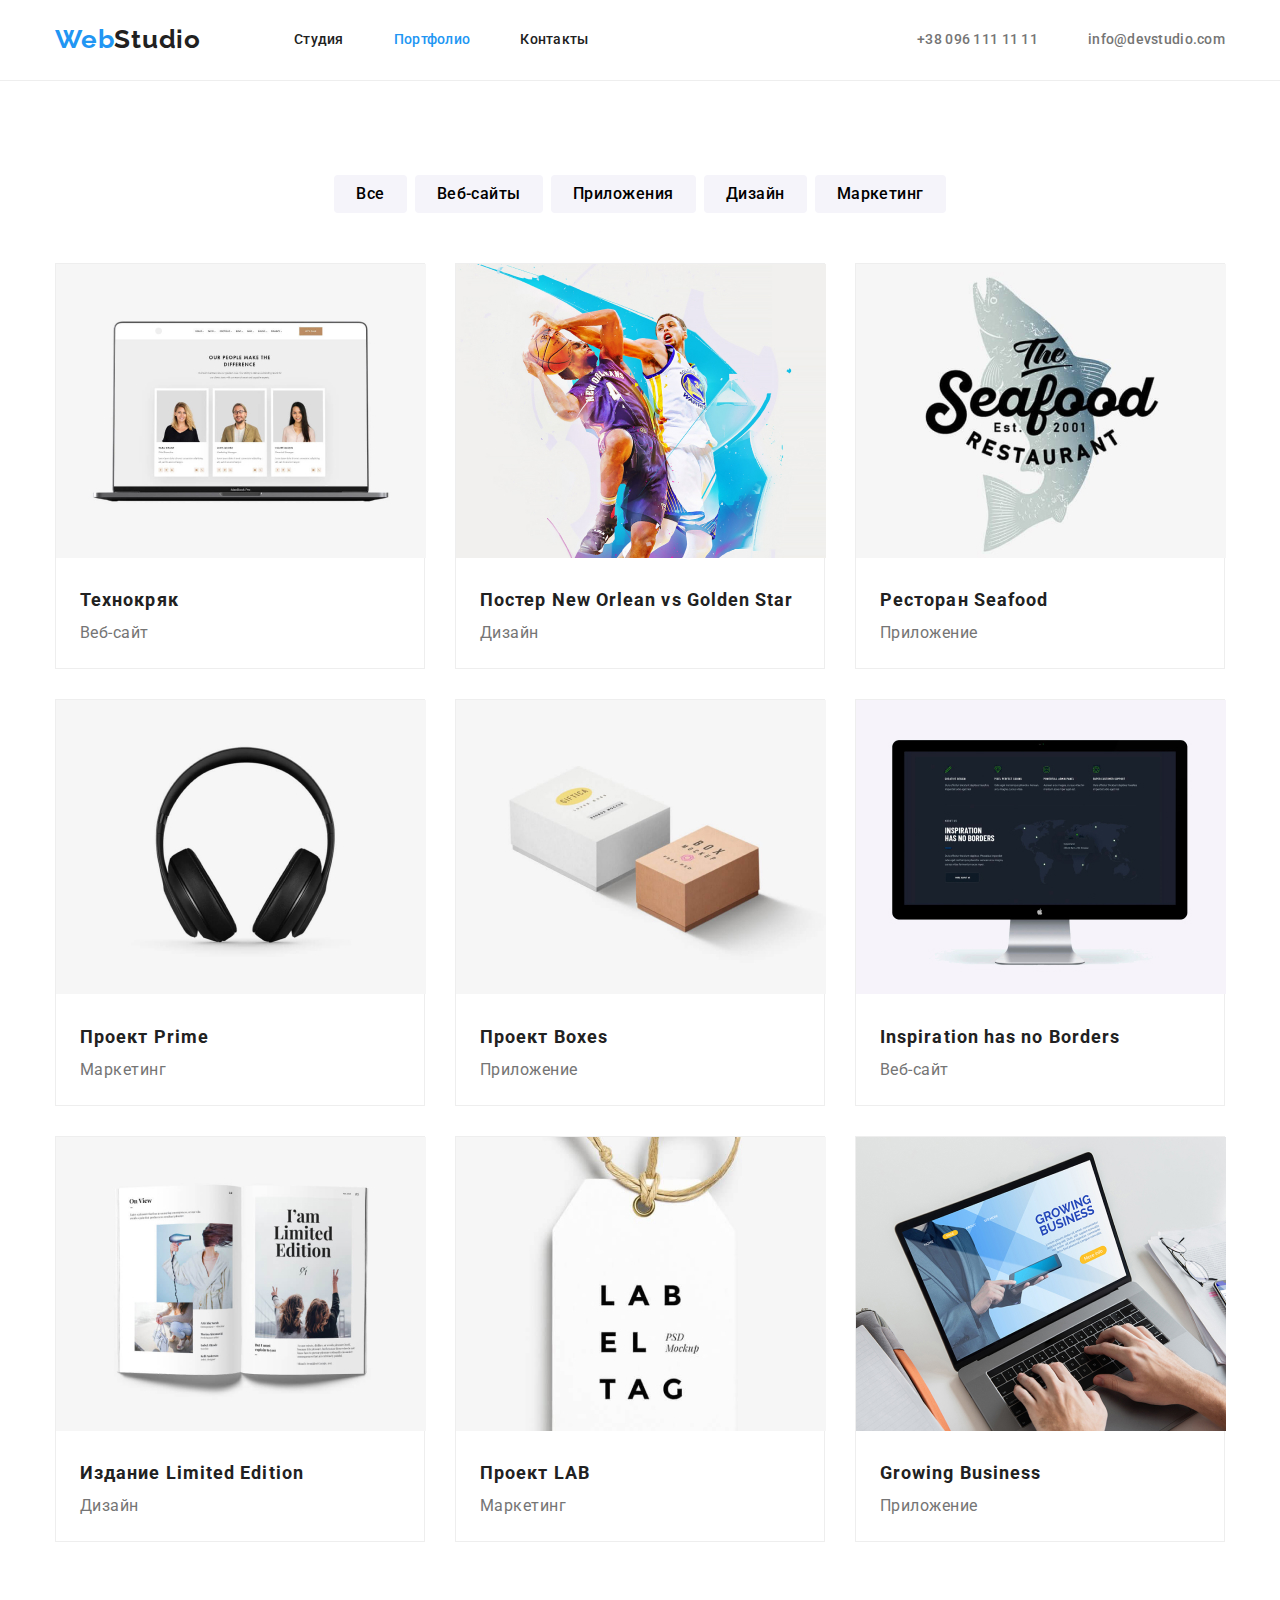
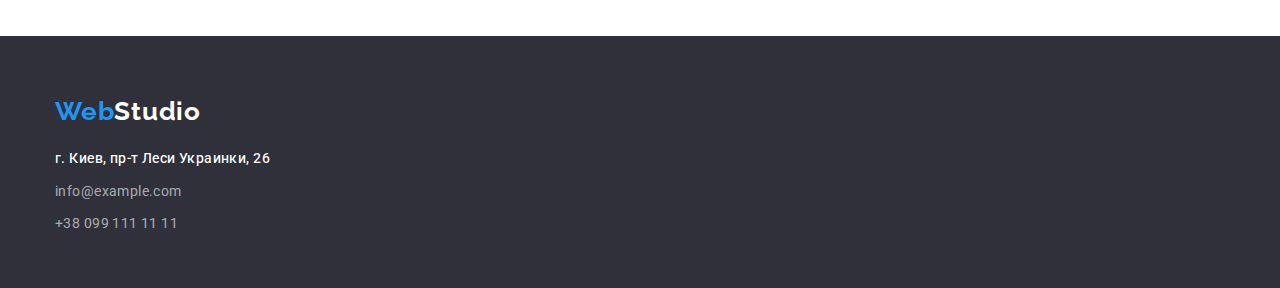
==== portfolio.html @ ed9ee573 "go" ====
<!DOCTYPE html>
<html lang="en">

<head>
    <meta charset="UTF-8">
    <meta http-equiv="X-UA-Compatible" content="IE=edge">
    <meta name="viewport" content="width=device-width, initial-scale=1.0">
    <title>goit-markup</title>

    <link
        href="https://fonts.googleapis.com/css2?family=Raleway:wght@700&family=Roboto:wght@400;500;700;900&display=swap"
        rel="stylesheet">
        <link rel="stylesheet" href="https://cdnjs.cloudflare.com/ajax/libs/modern-normalize/1.0.0/modern-normalize.min.css" />
    <link rel="stylesheet" href="./css/styles.css">
</head>

<body>

    <header>
        <div class="container">
        <a href="./index.html"><span class="web">Web</span><span class="studio-up">Studio</span></a>
        <nav>
            <ul class="navigation">
                <li><a href="./index.html" class="studio">Студия</a></li>
                <li class="active"><a href="./portfolio.html" class="portfolio active">Портфолио</a></li>
                <li><a href="" class="contacts">Контакты</a></li>
            </ul>
        </nav>
        <ul class="info">
            <li><a href="+380961111111" class="tel">+38 096 111 11 11</a></li>
            <li><a href="mailto:info@devstudio.com" class="mail">info@devstudio.com</a></li>
        </ul>
        </div>
    </header>
    
    <main>
<section class="portfolio-section">
    <div class="container">
    
    <ul class="button-portfolio">
        <li><button type="button" class="portfolio-bg-word">Все</button></li>
        <li><button type="button" class="portfolio-bg-word">Веб-сайты</button></li>
        <li><button type="button" class="portfolio-bg-word">Приложения</button></li>
        <li><button type="button" class="portfolio-bg-word">Дизайн</button></li>
        <li><button type="button" class="portfolio-bg-word">Маркетинг</button></li>
    </ul>
    <ul class="net">
        <li>
            <img src="./images/img 1.jpg" alt="Технокряк" >
            <div>
            <h2 class="name-box">Технокряк</h2>
            <p class="name-op-box">Веб-сайт</p>
            </div>
        </li>
        <li>
            <img src="./images/img 2.jpg" alt="Технокряк">
            <div>
            <h2 class="name-box">Постер New Orlean vs Golden Star</h2>
            <p class="name-op-box">Дизайн</p>
            </div>
        </li>
        <li>
            <img src="./images/img 3.jpg" alt="Технокряк">
            <div>
            <h2 class="name-box">Ресторан Seafood</h2>
            <p class="name-op-box">Приложение</p>
            </div>
        </li>

        <li>
            <img src="./images/img 4.jpg" alt="Технокряк">
            <div>
            <h2 class="name-box">Проект Prime</h2>
            <p class="name-op-box">Маркетинг</p>
            </div>
        </li>
        <li>
            <img src="./images/img 5.jpg" alt="Технокряк">
            <div>
            <h2 class="name-box">Проект Boxes</h2>
            <p class="name-op-box">Приложение</p>
            </div>
        </li>
        <li>
            <img src="./images/img 6.jpg" alt="Технокряк">
            <div>
            <h2 class="name-box">Inspiration has no Borders</h2>
            <p class="name-op-box">Веб-сайт</p>
            </div>
        </li>
    
        <li>
            <img src="./images/img 7.jpg" alt="Технокряк">
            <div>
            <h2 class="name-box">Издание Limited Edition</h2>
            <p class="name-op-box">Дизайн</p>
            </div>
        </li>
        <li>
            <img src="./images/img 8.jpg" alt="Технокряк">
            <div>
            <h2 class="name-box">Проект LAB</h2>
            <p class="name-op-box">Маркетинг</p>
            </div>
        </li>
        <li>
            <img src="./images/img 9.jpg" alt="Технокряк">
            <div>
            <h2 class="name-box">Growing Business</h2>
            <p class="name-op-box">Приложение</p>
            </div>
        </li>
        </ul>
        </div>
</section>
    </main>

    <footer>
        <div class="container">
            <div class="logo-down">
        <a href="./index.html"><span class="web-down">Web</span><span class="studio-down">Studio</span></a>
        </div>
        <address>
            <ul>
                <li><a href="https://www.google.com.ua/maps/place/%D0%B1%D1%83%D0%BB.+%D0%9B%D0%B5%D1%81%D0%B8+%D0%A3%D0%BA%D1%80%D0%B0%D0%B8%D0%BD%D0%BA%D0%B8,+26,+%D0%9A%D0%B8%D0%B5%D0%B2,+02000/@50.4265807,30.5361971,17z/data=!3m1!4b1!4m5!3m4!1s0x40d4cf0e033ecbe9:0x57a4dffefec77da0!8m2!3d50.4265807!4d30.5383858?hl=ru"
                        class="map">г. Киев, пр-т Леси Украинки, 26</a></li>
                <li><a href="mailto:info@devstudio.com" class="mail-down">info@example.com</a></li>
                <li><a href="+380961111111" class="tel-down">+38 099 111 11 11</a></li>
            </ul>
        </address>
        </div>
    </footer>
    
    </body>
    
    </html>
---- css/styles.css ----
html{
    box-sizing: border-box;
}
*,
*::before,
*::after{
    box-sizing: inherit;
}
* {
    margin: 0;
    padding: 0;
    border: 0;
}

div,
span {
    margin: 0;
    padding: 0;
    border: 0;
}
:root{
    --background-color: #ffffff;
    --brand-color: #2F303A;
    --button-color: #2196F3;
    --btn-color2:#F5F4FA;
    --text-color: #212121;
    --second-text: #757575;
}
body{
    font-family: -apple-system, BlinkMacSystemFont, 'Segoe UI', Roboto, Oxygen, Ubuntu, Cantarell,
     'Open Sans', 'Helvetica Neue', sans-serif;
       
    background: var(--background-color);
  
}
.container{
    width: 1200px;
    margin: 0 auto;
    padding: 0 15px;
  
}
button{
    cursor: pointer;
    font-family: 'Roboto';
    font-style: normal;
    border: none;
}
li{
    list-style-type: none;
}
a{
    text-decoration: none;
}
.benefits-section ul,.portfolio-section ul{
    display: flex;
    justify-content: center;
}

/* header */
header{
    /* border-bottom: 1px solid #EEEEEE; */
    box-sizing: border-box;
    padding: 24px 0 25px 0;
    border-bottom: 1px solid #EEEEEE;
    
}
header a,header ul,header nav, header div{
    background: var(--background-color);
    display: flex;
    flex-direction: row;
    justify-content: baseline;
    align-items: center;
    

}
.web{
        
    font-family: 'Raleway';
    font-style: normal;
    font-weight: 700;
    font-size: 26px;
    line-height: 1.19;
    /* identical to box height */
    
    letter-spacing: 0.03em;
    
    color: var(--button-color);
}
.studio-up{
    
    
    font-family: 'Raleway';
    font-style: normal;
    font-weight: 700;
    font-size: 26px;
    line-height: 1.19;
    /* identical to box height */
    
    letter-spacing: 0.03em;
    
    color: var(--text-color);
    margin-right: 93px;
}

.studio:hover,.portfolio:hover,.contacts:hover,.mail:hover,.tel:hover,.map:hover,.mail-down:hover,.tel-down:hover,
.button-portfolio:hover{
    color: var(--button-color);
}
.studio:focus,.portfolio:focus,.contacts:focus,.mail:focus,.tel:focus,.map:focus,.mail-down:focus,.tel-down:focus,
.button-portfolio:focus {
    color: var(--button-color);}
.navigation,
.info{
    font-style: normal;
    font-weight: 500;
    font-size: 14px;
    line-height: 1.5;
    letter-spacing: 0.02em;
    margin-left: auto;
    
}
.active{ --text-color:var(--button-color);}

.studio{
margin-right: 50px;
    color: var(--text-color);
}

.portfolio{
    margin-right: 50px;
    color: var(--text-color);
}
.contacts{
   
    color: var(--text-color);
}
.tel{
   margin-right: 50px;
    color: var(--second-text);
}
.mail{
   
    color: var(--second-text);
}
/* blue box */
.box-section div{
   padding: 200px 0 200px 0;
   display: flex;
   flex-direction: column;
   align-items: center;
}
.box-section{
    height: 600px;
    background: var(--brand-color);
    
}
.box-word{
    font-family: 'Roboto';
    font-style: normal;
    width: 696px;
    height: 120px;
    font-weight: 900;
    font-size: 44px;
    line-height: 1.36;
    /* or 136% */
   
    text-align: center;
    letter-spacing: 0.06em;
    text-transform: uppercase;
    margin:0;
    color: var(--background-color);
}

.box-section button{
    width: 200px;
    height: 50px;
    margin-top: 30px;
    background: var(--button-color);
    box-shadow: 0px 4px 4px rgba(0, 0, 0, 0.15);
    border-radius: 4px;
}
.button-word{
    font-family: 'Roboto';
    font-style: normal;
font-weight: 700;
font-size: 16px;
line-height: 1.87;
align-items: center;
text-align: center;
letter-spacing: 0.06em;

color: var(--background-color);

}


/* main */
.benefits-section{
padding: 94px 0 94px 0;
}
.benefits-section li{
    margin:0 15px;
}
.detal{
   margin: 0 0 10px 0; 
font-weight: 700;
font-size: 14px;
line-height: 1.14;
letter-spacing: 0.03em;
text-transform: uppercase;

color: var(--text-color);
}
.detal-op{
    margin: 0;
font-size: 14px;
line-height: 1.71;
/* or 171% */

letter-spacing: 0.03em;

color: var(--second-text);
}
.work-section{
    padding-bottom: 94px;
}
.work-section ul{
    
    display: flex;
    flex-wrap: wrap;
    margin-left: -30px;
    margin-top: -30px;
    padding: 0;
    list-style: none;
}
.work-section li{
   
    margin-left: 30px;
    margin-top: 30px;
    
    flex-basis: calc((100% - 90px) / 3);
    background: var(--background-color);
    box-sizing: border-box;
}
.work-section h2{
    margin-bottom: 50px;
    font-weight: 700;
    font-size: 36px;
    line-height: 1.17;
    text-align: center;
    letter-spacing: 0.03em;
    
    color: var(--text-color);
}
.team-section{
    background: #F5F4FA;
    padding: 94px 0;
    
}
.team-section ul{
    display: flex;
    flex-wrap: wrap;
    margin-left: -30px;
    margin-top: -30px;
    padding: 0;
    list-style: none;
}

.team-section h2{
    
    margin-bottom:50px;
    font-weight: 700;
    font-size: 36px;
    line-height: 1.17;
    text-align: center;
    letter-spacing: 0.03em;
    
    color: var(--text-color);
}



.team-section li{
    max-width: 270px;
    
    background: var(--background-color);
        
    box-shadow: 0px 1px 3px rgba(0, 0, 0, 0.12),
    0px 1px 1px rgba(0, 0, 0, 0.14),
    0px 2px 1px rgba(0, 0, 0, 0.2);
    border-radius: 0px 0px 4px 4px;
        
    margin-left: 30px;
    margin-top: 30px;
    
    flex-basis: calc((100% - 120px) / 4);
    background: var(--background-color);
    box-sizing: border-box;
}
.team-section ul div{
    text-align: center;
    padding: 30px 0;

}
.name{
    font-weight: 500;
    font-size: 16px;
    line-height: 1.19;
    /* identical to box height */
    
    text-align: center;
    letter-spacing: 0.03em;
    
    color: var(--text-color);
    margin-bottom: 10px;
}
.name-op{
    font-weight: 400;
    font-size: 16px;
    line-height: 1.19;
    /* identical to box height */
    
    text-align: center;
    letter-spacing: 0.03em;
    
    color: var(--second-text);
}


/* portfolio */
.portfolio-section{
    padding-top: 94px;
    padding-bottom: 94px;
}
.portfolio-bg-word{
    font-family: 'Roboto';
    font-style: normal;
font-weight: 500;
font-size: 16px;
line-height: 1.63;
/* identical to box height, or 162% */

text-align: center;
letter-spacing: 0.03em;
padding: 6px 22px;
}
.button-portfolio li{
    padding-right: 8px;
}
.button-portfolio li:last-child{
    padding-right: 0;
}
.button-portfolio button{
    background: var(--btn-color2);
    border-radius: 4px;

    /* box-shadow: 0px 3px 1px rgba(0, 0, 0, 0.1),
    0px 1px 2px rgba(0, 0, 0, 0.08),
    0px 2px 2px rgba(0, 0, 0, 0.12); */
}
.button-portfolio button:hover{
    color: var(--background-color);
    background-color: var(--button-color);
}
.button-portfolio button:focus {
    color: var(--background-color);
    background-color: var(--button-color);
}
.button-portfolio{
    margin: 0 0 50px 0;
    
}
.net{
    display: flex;
    flex-wrap: wrap;
     margin-left: -30px;
 margin-top: -30px;
    padding: 0;
    list-style: none;
}
.net li{
    margin-left: 30px;
    margin-top: 30px;
      max-width: 370px;  
    flex-basis: calc((100% - 90px) / 3);
    background: var(--background-color);
    border: 1px solid #EEEEEE;
    box-sizing: border-box;
    }
    
   .net div{
       padding: 20px 24px;
   }

.name-box{
    font-family: 'Roboto';
    font-style: normal;
    font-weight: 700;
    font-size: 18px;
    line-height: 2;
    /* identical to box height, or 200% */
    
    letter-spacing: 0.06em;
    color: var(--text-color);
}
.name-op-box{
    font-family: 'Roboto';
    font-style: normal;
    font-weight: 400;
    font-size: 16px;
    line-height: 1.87;
    /* identical to box height, or 188% */
    
    letter-spacing: 0.03em;
    color: var(--second-text);
}
footer{
    height: 252px;
    background-color: var(--brand-color);
}
footer {
  padding: 60px 0 60px 0;  
}
.logo-down{
    margin-bottom: 20px;
}
.web-down{
   
    font-family: 'Raleway';
    font-style: normal;
    font-weight: 700;
    font-size: 26px;
    line-height: 1.19;
    /* identical to box height */
    
    letter-spacing: 0.03em;
    
    color: var(--button-color);
}
.studio-down{
    
    font-family: 'Raleway';
    font-style: normal;
    font-weight: 700;
    font-size: 26px;
    line-height: 1.19;
    /* identical to box height */
    
    letter-spacing: 0.03em;
    
    color: var(--background-color);
}

address li{
    margin-bottom: 9px;
}
address li:last-child{
    margin-bottom: 0;
}
.map{
    font-style: normal;
    font-weight: 450;
    font-size: 14px;
    line-height: 1.7;
    /* or 171% */
    
    letter-spacing: 0.03em;
    
    color: var(--background-color);
}
.mail-down,.tel-down{
    font-style: normal;
    font-weight: 400;
    font-size: 14px;
    line-height: 1.7;
    /* or 171% */
    
    letter-spacing: 0.03em;
    
    color: rgba(255, 255, 255, 0.6);
}
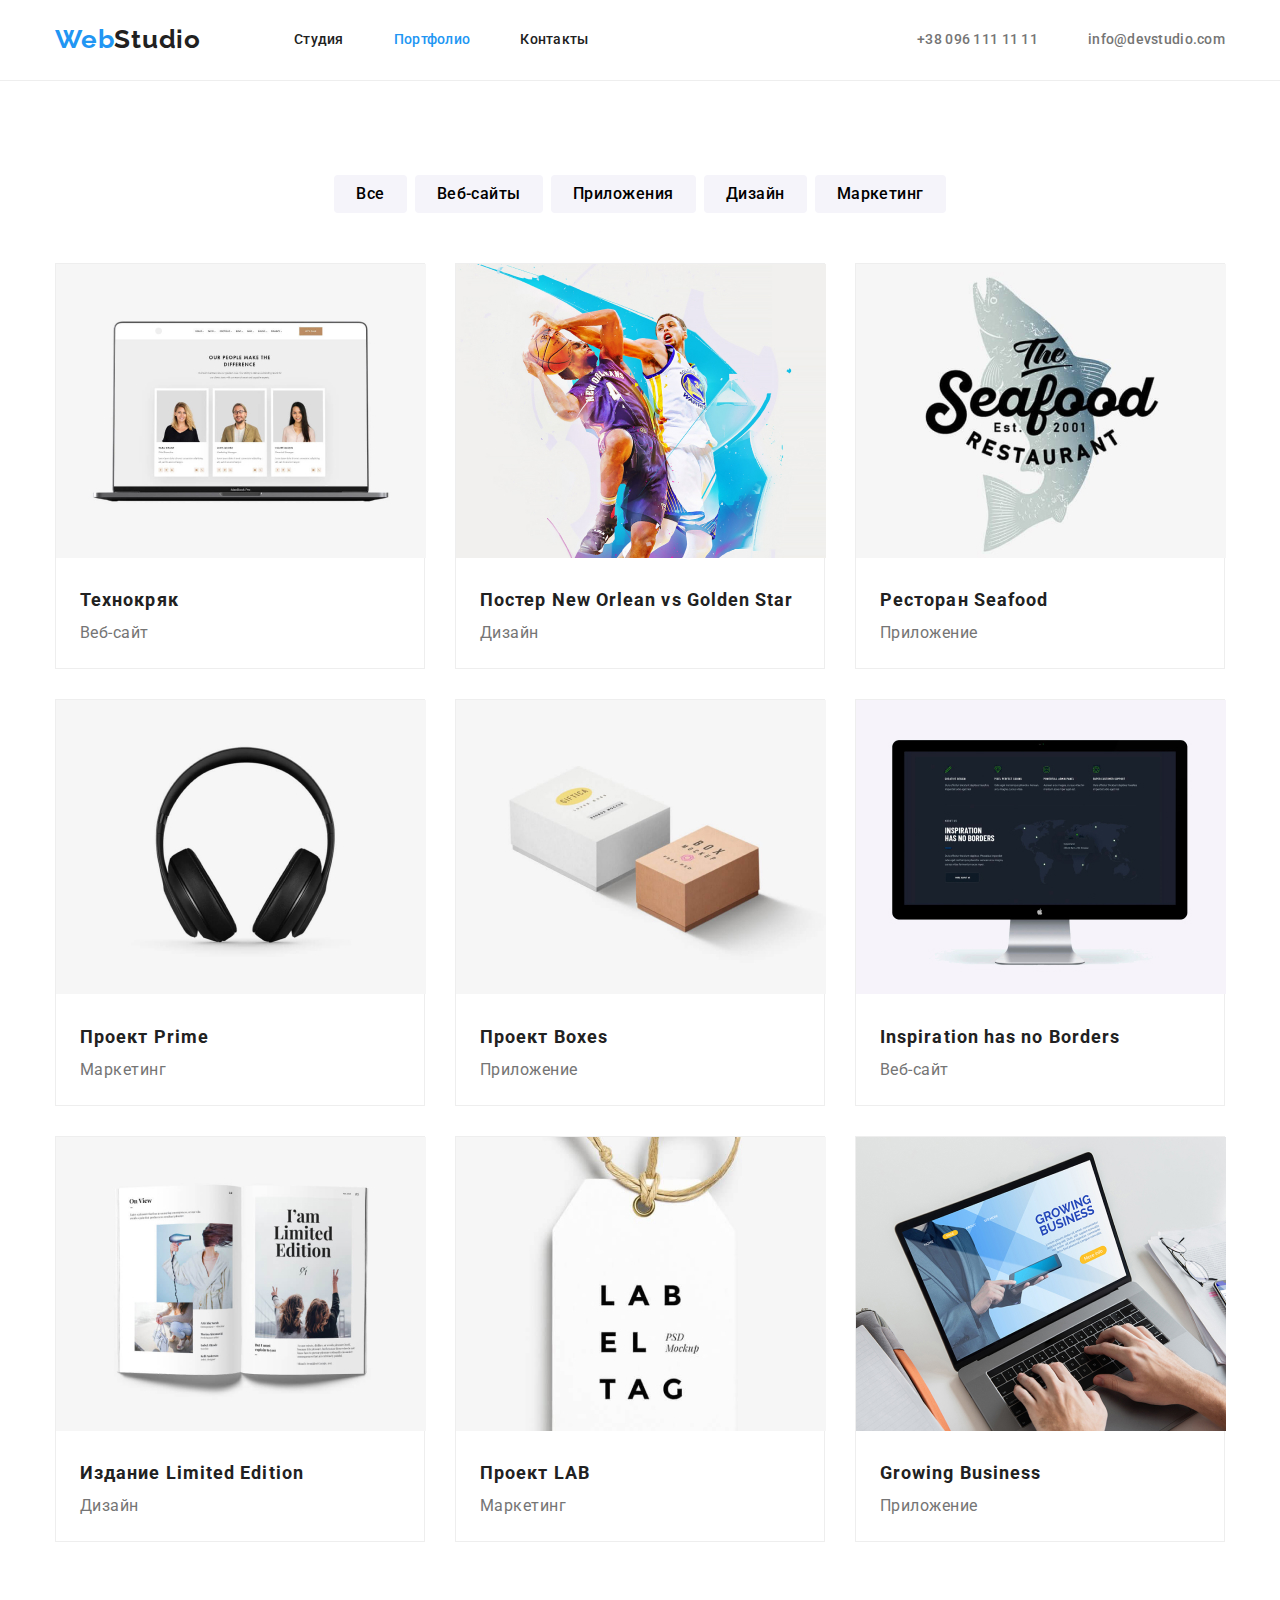
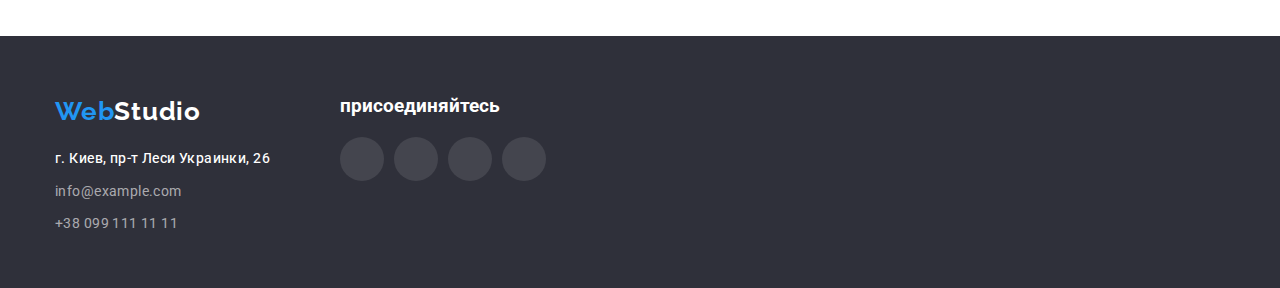
==== commit 386b7a19: "new" ====
--- a/portfolio.html
+++ b/portfolio.html
@@ -45,70 +45,88 @@
         <li><button type="button" class="portfolio-bg-word">Маркетинг</button></li>
     </ul>
     <ul class="net">
-        <li>
-            <img src="./images/img 1.jpg" alt="Технокряк" >
+        <li> 
+            <a href="">
+            <img src="./images/portfolio/img 1.jpg" alt="Технокряк" >
             <div>
             <h2 class="name-box">Технокряк</h2>
             <p class="name-op-box">Веб-сайт</p>
             </div>
+            </a>
         </li>
         <li>
-            <img src="./images/img 2.jpg" alt="Технокряк">
+            <a href="">
+            <img src="./images/portfolio/img 2.jpg" alt="Технокряк">
             <div>
             <h2 class="name-box">Постер New Orlean vs Golden Star</h2>
             <p class="name-op-box">Дизайн</p>
             </div>
+            </a>
         </li>
         <li>
-            <img src="./images/img 3.jpg" alt="Технокряк">
+            <a href="">
+            <img src="./images/portfolio/img 3.jpg" alt="Технокряк">
             <div>
             <h2 class="name-box">Ресторан Seafood</h2>
             <p class="name-op-box">Приложение</p>
             </div>
+            </a>
         </li>
 
         <li>
-            <img src="./images/img 4.jpg" alt="Технокряк">
+            <a href="">
+            <img src="./images/portfolio/img 4.jpg" alt="Технокряк">
             <div>
             <h2 class="name-box">Проект Prime</h2>
             <p class="name-op-box">Маркетинг</p>
             </div>
+            </a>
         </li>
         <li>
-            <img src="./images/img 5.jpg" alt="Технокряк">
+            <a href="">
+            <img src="./images/portfolio/img 5.jpg" alt="Технокряк">
             <div>
             <h2 class="name-box">Проект Boxes</h2>
             <p class="name-op-box">Приложение</p>
             </div>
+            </a>
         </li>
         <li>
-            <img src="./images/img 6.jpg" alt="Технокряк">
+            <a href="">
+            <img src="./images/portfolio/img 6.jpg" alt="Технокряк">
             <div>
             <h2 class="name-box">Inspiration has no Borders</h2>
             <p class="name-op-box">Веб-сайт</p>
             </div>
+            </a>
         </li>
     
         <li>
-            <img src="./images/img 7.jpg" alt="Технокряк">
+            <a href="">
+            <img src="./images/portfolio/img 7.jpg" alt="Технокряк">
             <div>
             <h2 class="name-box">Издание Limited Edition</h2>
             <p class="name-op-box">Дизайн</p>
             </div>
+            </a>
         </li>
         <li>
-            <img src="./images/img 8.jpg" alt="Технокряк">
+            <a href="">
+            <img src="./images/portfolio/img 8.jpg" alt="Технокряк">
             <div>
             <h2 class="name-box">Проект LAB</h2>
             <p class="name-op-box">Маркетинг</p>
             </div>
+            </a>
         </li>
         <li>
-            <img src="./images/img 9.jpg" alt="Технокряк">
+            <a href="">
+            <img src="./images/portfolio/img 9.jpg" alt="Технокряк">
             <div>
             <h2 class="name-box">Growing Business</h2>
             <p class="name-op-box">Приложение</p>
             </div>
+            </a>
         </li>
         </ul>
         </div>
@@ -117,18 +135,55 @@
 
     <footer>
         <div class="container">
-            <div class="logo-down">
-        <a href="./index.html"><span class="web-down">Web</span><span class="studio-down">Studio</span></a>
+            <div class="footer-logo">
+                <div class="logo-down">
+                    <a href="./index.html"><span class="web-down">Web</span><span class="studio-down">Studio</span></a>
+                </div>
+                <address>
+                    <ul>
+                        <li><a href="https://www.google.com.ua/maps/place/%D0%B1%D1%83%D0%BB.+%D0%9B%D0%B5%D1%81%D0%B8+%D0%A3%D0%BA%D1%80%D0%B0%D0%B8%D0%BD%D0%BA%D0%B8,+26,+%D0%9A%D0%B8%D0%B5%D0%B2,+02000/@50.4265807,30.5361971,17z/data=!3m1!4b1!4m5!3m4!1s0x40d4cf0e033ecbe9:0x57a4dffefec77da0!8m2!3d50.4265807!4d30.5383858?hl=ru"
+                                class="map" target="_blank" rel="noreferrer noopener">г. Киев, пр-т Леси Украинки, 26</a>
+                        </li>
+                        <li><a href="mailto:info@devstudio.com" class="mail-down">info@example.com</a></li>
+                        <li><a href="tel:+380961111111" class="tel-down">+38 099 111 11 11</a></li>
+                    </ul>
+                </address>
+            </div>
+            <div class="footer-soc">
+                <h3>присоединяйтесь</h3>
+                <ul class="soc">
+                    <li>
+                        <a class="f-size-icon" href="">
+                            <svg class="f-icon">
+                                <use href="./icon.svg#icon-instagram"></use>
+                            </svg>
+                        </a>
+                    </li>
+                    <li>
+                        <a class="f-size-icon" href="">
+                            <svg class="f-icon">
+                                <use href="./icon.svg#icon-twitter"></use>
+                            </svg>
+                        </a>
+                    </li>
+                    <li>
+                        <a class="f-size-icon" href="">
+                            <svg class="f-icon">
+                                <use href="./icon.svg#icon-facebook"></use>
+                            </svg>
+                        </a>
+                    </li>
+                    <li>
+                        <a class="f-size-icon" href="">
+                            <svg class="f-icon">
+                                <use href="./icon.svg#icon-in"></use>
+                            </svg>
+                        </a>
+                    </li>
+                </ul>
+            </div>
         </div>
-        <address>
-            <ul>
-                <li><a href="https://www.google.com.ua/maps/place/%D0%B1%D1%83%D0%BB.+%D0%9B%D0%B5%D1%81%D0%B8+%D0%A3%D0%BA%D1%80%D0%B0%D0%B8%D0%BD%D0%BA%D0%B8,+26,+%D0%9A%D0%B8%D0%B5%D0%B2,+02000/@50.4265807,30.5361971,17z/data=!3m1!4b1!4m5!3m4!1s0x40d4cf0e033ecbe9:0x57a4dffefec77da0!8m2!3d50.4265807!4d30.5383858?hl=ru"
-                        class="map">г. Киев, пр-т Леси Украинки, 26</a></li>
-                <li><a href="mailto:info@devstudio.com" class="mail-down">info@example.com</a></li>
-                <li><a href="+380961111111" class="tel-down">+38 099 111 11 11</a></li>
-            </ul>
-        </address>
-        </div>
+    
     </footer>
     
     </body>
--- a/css/styles.css
+++ b/css/styles.css
@@ -105,10 +105,13 @@
 .studio:hover,.portfolio:hover,.contacts:hover,.mail:hover,.tel:hover,.map:hover,.mail-down:hover,.tel-down:hover,
 .button-portfolio:hover{
     color: var(--button-color);
+    fill: var(--button-color);
 }
 .studio:focus,.portfolio:focus,.contacts:focus,.mail:focus,.tel:focus,.map:focus,.mail-down:focus,.tel-down:focus,
 .button-portfolio:focus {
-    color: var(--button-color);}
+    color: var(--button-color);
+    fill: var(--button-color);
+}
 .navigation,
 .info{
     font-style: normal;
@@ -137,10 +140,23 @@
 .tel{
    margin-right: 50px;
     color: var(--second-text);
+    fill: var(--second-text);
+}
+.icon-smartphone{
+width: 10px;
+height: 16px;
+margin-right: 10px;
+
 }
 .mail{
-   
+   fill: var(--second-text);
     color: var(--second-text);
+}
+.icon-envelope{
+width: 16px;
+height: 12px;
+margin-right: 10px;
+
 }
 /* blue box */
 .box-section div{
@@ -151,9 +167,17 @@
 }
 .box-section{
     height: 600px;
-    background: var(--brand-color);
-    
-}
+      
+    background-image:  url(../images/main/background-bg.jpg);
+  
+  background-repeat: no-repeat;
+  background-position: center;
+  
+  
+}
+/* .box-section::before{
+    background-color: rgba(47, 48, 58, 0.4);
+} */
 .box-word{
     font-family: 'Roboto';
     font-style: normal;
@@ -201,6 +225,34 @@
 .benefits-section li{
     margin:0 15px;
 }
+.antenna,.clock,.diagram,.astronaut{
+    height: 120px;
+    width: 270px;
+    background: #F5F4FA;
+    border-radius: 4px;
+    align-items: center;
+    margin-bottom: 30px;
+}
+.antenna:nth-child(1){
+    background-image: url(../images/main/icon/antenna.svg);
+    background-repeat: no-repeat;
+    background-position: center;
+}
+.clock:nth-child(1) {
+    background-image: url(../images/main/icon/clock.svg);
+    background-repeat: no-repeat;
+    background-position: center;
+}
+.diagram:nth-child(1) {
+    background-image: url(../images/main/icon/diagram.svg);
+    background-repeat: no-repeat;
+    background-position: center;
+}
+.astronaut:nth-child(1) {
+    background-image: url(../images/main/icon/astronaut.svg);
+    background-repeat: no-repeat;
+    background-position: center;
+}
 .detal{
    margin: 0 0 10px 0; 
 font-weight: 700;
@@ -257,7 +309,7 @@
     padding: 94px 0;
     
 }
-.team-section ul{
+.team-section ul:nth-child(2){
     display: flex;
     flex-wrap: wrap;
     margin-left: -30px;
@@ -280,7 +332,7 @@
 
 
 
-.team-section li{
+.our-team >li{
     max-width: 270px;
     
     background: var(--background-color);
@@ -297,11 +349,54 @@
     background: var(--background-color);
     box-sizing: border-box;
 }
-.team-section ul div{
+.team-section ul div:nth-child(2){
     text-align: center;
     padding: 30px 0;
 
 }
+.team-section ul div:nth-child(3) {
+    padding-bottom: 30px ;
+}
+.soc{
+    display: flex;
+    justify-content: center;
+    
+}
+.soc li{
+    margin-right: 10px;
+}
+
+.soc li:last-child{
+    margin-right: 0;
+}
+.size-icon:hover{
+    background: var(--button-color);
+}
+.size-icon:focus{
+    background: var(--button-color);
+}
+.size-icon{
+    display: flex;
+    align-items: center;
+    justify-content: center;
+    width: 44px;
+    height: 44px;
+    border-radius: 50%;
+    fill: #AFB1B8;
+}
+.icon{
+    height: 20px;
+    width: 20px;
+    
+    
+}
+.size-icon:focus{
+    fill: var(--btn-color2);
+}
+.size-icon:hover{
+    fill: var(--btn-color2);
+}
+
 .name{
     font-weight: 500;
     font-size: 16px;
@@ -325,6 +420,48 @@
     
     color: var(--second-text);
 }
+.our-client{
+    justify-content: center;
+    padding: 94px 0;
+}
+.our-client h2{
+    text-align: center;
+    margin-bottom: 50px;
+}
+ .client-box{
+    display: flex;
+    justify-content: center;
+ }
+ .client-box li{
+     display: flex;
+     justify-content: center;
+    width: 170px;
+    height: 92px;
+    border: 1px solid #AFB1B8;
+    box-sizing: border-box;
+    border-radius: 4px;
+    margin-right: 30px;
+ }
+.client-box li:last-child{
+    margin-right: 0;
+}
+.box-icon-client{
+    display: flex;
+    align-items: center;
+    justify-content: center;
+fill: #AFB1B8;
+}
+.icon-client {
+width: 106px;
+height: 60px;
+
+}
+.box-icon-client:hover{
+    fill: var(--button-color);
+}
+.box-icon-client:focus{
+    fill: var(--button-color);
+}
 
 
 /* portfolio */
@@ -350,6 +487,16 @@
 .button-portfolio li:last-child{
     padding-right: 0;
 }
+.net li:hover{
+box-shadow: 0px 3px 1px rgba(0, 0, 0, 0.1),
+0px 1px 2px rgba(0, 0, 0, 0.08),
+0px 2px 2px rgba(0, 0, 0, 0.12);
+}
+.net li:focus {
+    box-shadow: 0px 3px 1px rgba(0, 0, 0, 0.1),
+        0px 1px 2px rgba(0, 0, 0, 0.08),
+        0px 2px 2px rgba(0, 0, 0, 0.12);
+}
 .button-portfolio button{
     background: var(--btn-color2);
     border-radius: 4px;
@@ -361,10 +508,16 @@
 .button-portfolio button:hover{
     color: var(--background-color);
     background-color: var(--button-color);
+    box-shadow: 0px 3px 1px rgba(0, 0, 0, 0.1),
+    0px 1px 2px rgba(0, 0, 0, 0.08),
+    0px 2px 2px rgba(0, 0, 0, 0.12);
 }
 .button-portfolio button:focus {
     color: var(--background-color);
     background-color: var(--button-color);
+    box-shadow: 0px 3px 1px rgba(0, 0, 0, 0.1),
+    0px 1px 2px rgba(0, 0, 0, 0.08),
+    0px 2px 2px rgba(0, 0, 0, 0.12);
 }
 .button-portfolio{
     margin: 0 0 50px 0;
@@ -417,9 +570,24 @@
 footer{
     height: 252px;
     background-color: var(--brand-color);
-}
-footer {
-  padding: 60px 0 60px 0;  
+    padding: 60px 0 60px 0;
+}
+.footer-soc h3{
+    color: var(--background-color);
+    margin-bottom: 20px;
+}
+footer .container{
+    display: flex;
+    
+}
+.footer-logo{
+    font-family: 'Roboto';
+    font-style: normal;
+    font-weight: 700;
+    font-size: 14px;
+    line-height: 16px;
+    letter-spacing: 0.03em;
+    margin-right: 70px;
 }
 .logo-down{
     margin-bottom: 20px;
@@ -478,4 +646,22 @@
     letter-spacing: 0.03em;
     
     color: rgba(255, 255, 255, 0.6);
+}
+.f-size-icon {
+    display: flex;
+    align-items: center;
+    justify-content: center;
+    width: 44px;
+    height: 44px;
+    border-radius: 50%;
+    background: rgba(255, 255, 255, 0.1);
+}
+
+.f-icon {
+    height: 20px;
+    width: 20px;
+    fill: var(--background-color);
+}
+.f-size-icon:hover{
+    background-color: var(--button-color);
 }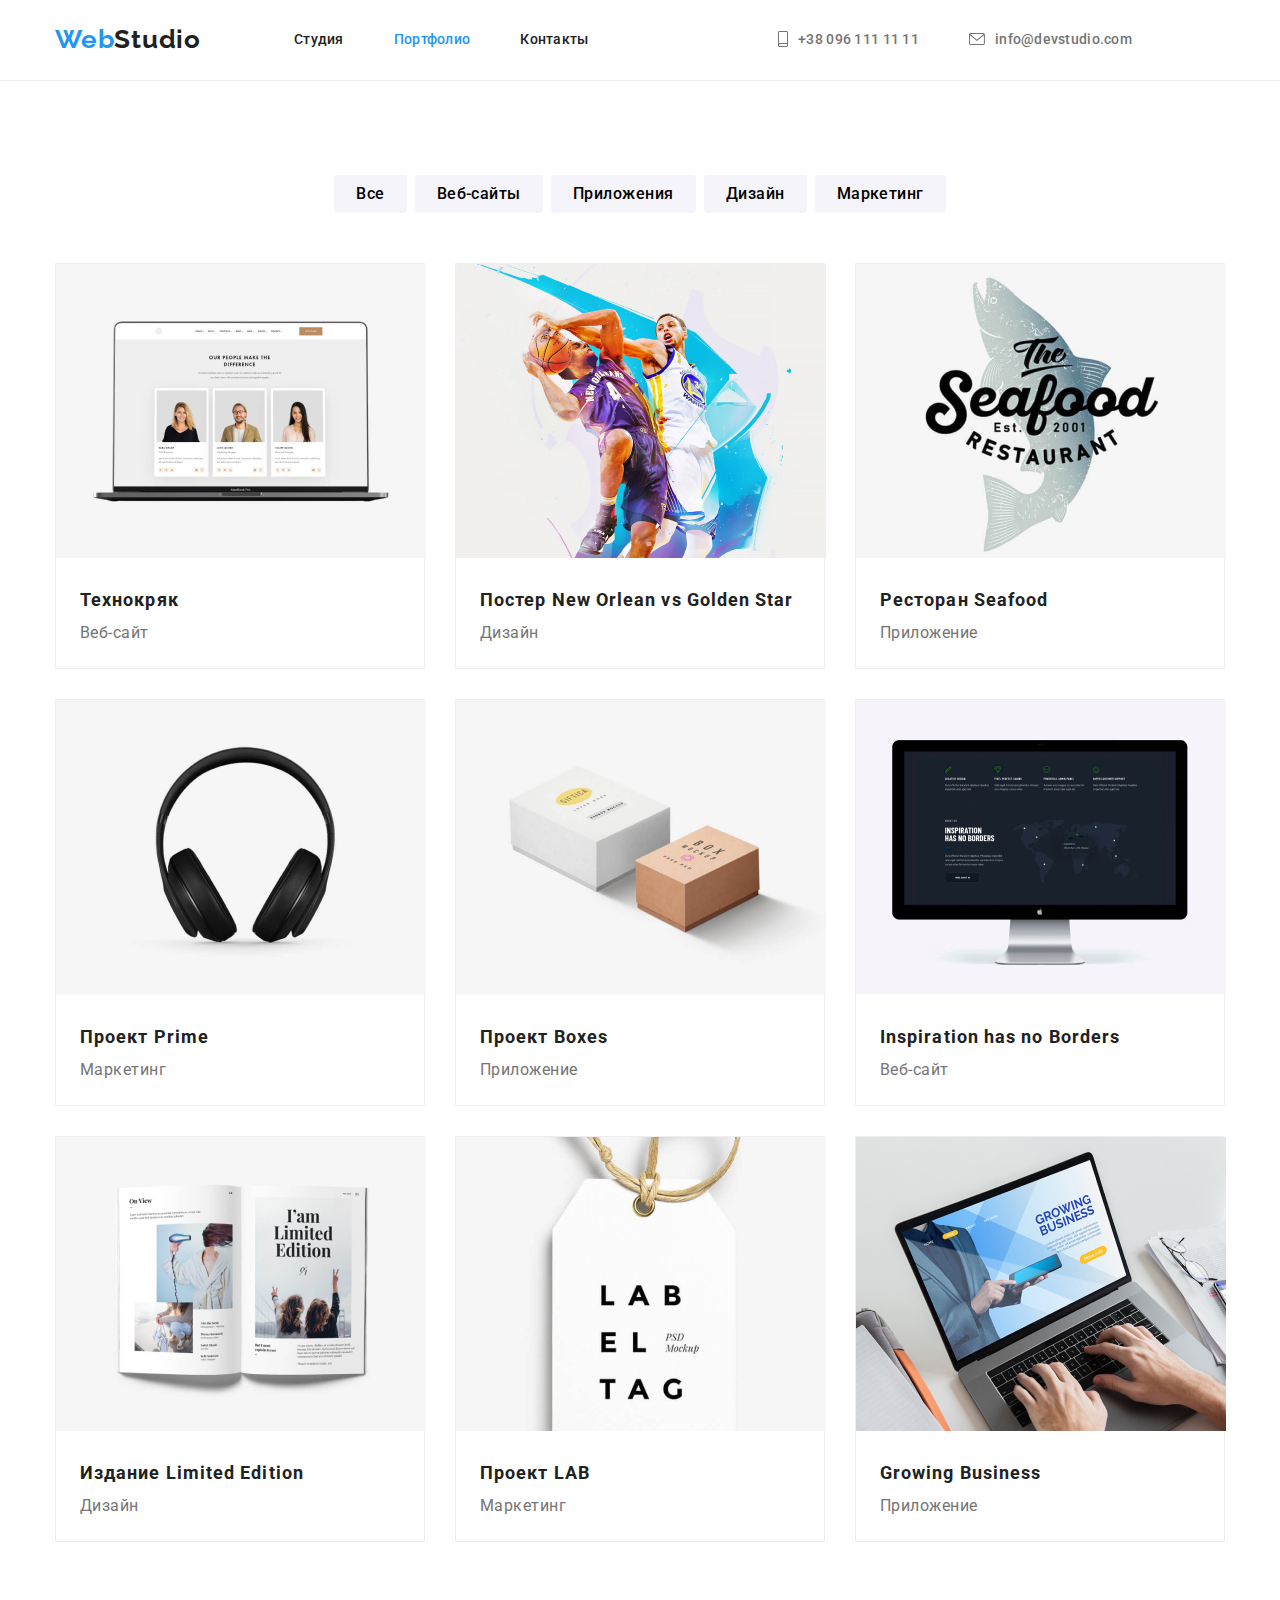
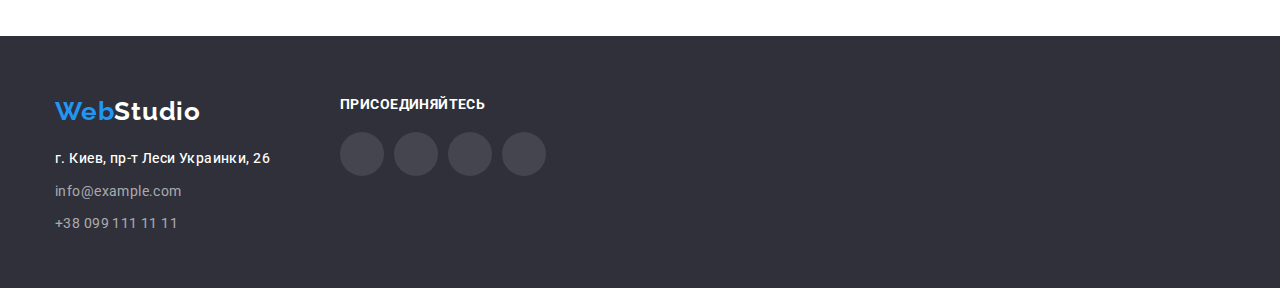
==== commit 4363a290: "new" ====
--- a/portfolio.html
+++ b/portfolio.html
@@ -27,8 +27,12 @@
             </ul>
         </nav>
         <ul class="info">
-            <li><a href="+380961111111" class="tel">+38 096 111 11 11</a></li>
-            <li><a href="mailto:info@devstudio.com" class="mail">info@devstudio.com</a></li>
+            <li><a href="+380961111111" class="tel"><svg class="icon-smartphone">
+                        <use href="./images/icons.svg#icon-smartphone"></use>
+                    </svg>+38 096 111 11 11</a></li>
+            <li><a href="mailto:info@devstudio.com" class="mail"> <svg class="icon-envelope">
+                        <use href="./images/icons.svg#icon-envelope"></use>
+                    </svg> info@devstudio.com</a></li>
         </ul>
         </div>
     </header>
--- a/css/styles.css
+++ b/css/styles.css
@@ -27,8 +27,7 @@
     --second-text: #757575;
 }
 body{
-    font-family: -apple-system, BlinkMacSystemFont, 'Segoe UI', Roboto, Oxygen, Ubuntu, Cantarell,
-     'Open Sans', 'Helvetica Neue', sans-serif;
+    font-family: 'Roboto', sans-serif;;
        
     background: var(--background-color);
   
@@ -99,9 +98,11 @@
     letter-spacing: 0.03em;
     
     color: var(--text-color);
+    
+}
+header a{
     margin-right: 93px;
 }
-
 .studio:hover,.portfolio:hover,.contacts:hover,.mail:hover,.tel:hover,.map:hover,.mail-down:hover,.tel-down:hover,
 .button-portfolio:hover{
     color: var(--button-color);
@@ -114,6 +115,7 @@
 }
 .navigation,
 .info{
+    
     font-style: normal;
     font-weight: 500;
     font-size: 14px;
@@ -168,10 +170,11 @@
 .box-section{
     height: 600px;
       
-    background-image:  url(../images/main/background-bg.jpg);
+    background-image: linear-gradient(to right, rgba(47, 48, 58, 0.4), rgba(47, 48, 58, 0.4)), url(../images/main/background-bg.jpg);
   
   background-repeat: no-repeat;
   background-position: center;
+  
   
   
 }
@@ -419,6 +422,7 @@
     letter-spacing: 0.03em;
     
     color: var(--second-text);
+    margin-bottom: 16px;
 }
 .our-client{
     justify-content: center;
@@ -435,11 +439,7 @@
  .client-box li{
      display: flex;
      justify-content: center;
-    width: 170px;
-    height: 92px;
-    border: 1px solid #AFB1B8;
-    box-sizing: border-box;
-    border-radius: 4px;
+    
     margin-right: 30px;
  }
 .client-box li:last-child{
@@ -450,6 +450,11 @@
     align-items: center;
     justify-content: center;
 fill: #AFB1B8;
+width: 170px;
+height: 92px;
+border: 1px solid #AFB1B8;
+box-sizing: border-box;
+border-radius: 4px;
 }
 .icon-client {
 width: 106px;
@@ -457,9 +462,11 @@
 
 }
 .box-icon-client:hover{
+    border-color: var(--button-color);
     fill: var(--button-color);
 }
 .box-icon-client:focus{
+    border-color: var(--button-color);
     fill: var(--button-color);
 }
 
@@ -573,6 +580,12 @@
     padding: 60px 0 60px 0;
 }
 .footer-soc h3{
+    font-style: normal;
+    font-weight: 700;
+    font-size: 14px;
+    line-height: 16px;
+    letter-spacing: 0.03em;
+    text-transform: uppercase;
     color: var(--background-color);
     margin-bottom: 20px;
 }
@@ -664,4 +677,7 @@
 }
 .f-size-icon:hover{
     background-color: var(--button-color);
+}
+.f-size-icon:focus {
+    background-color: var(--button-color);
 }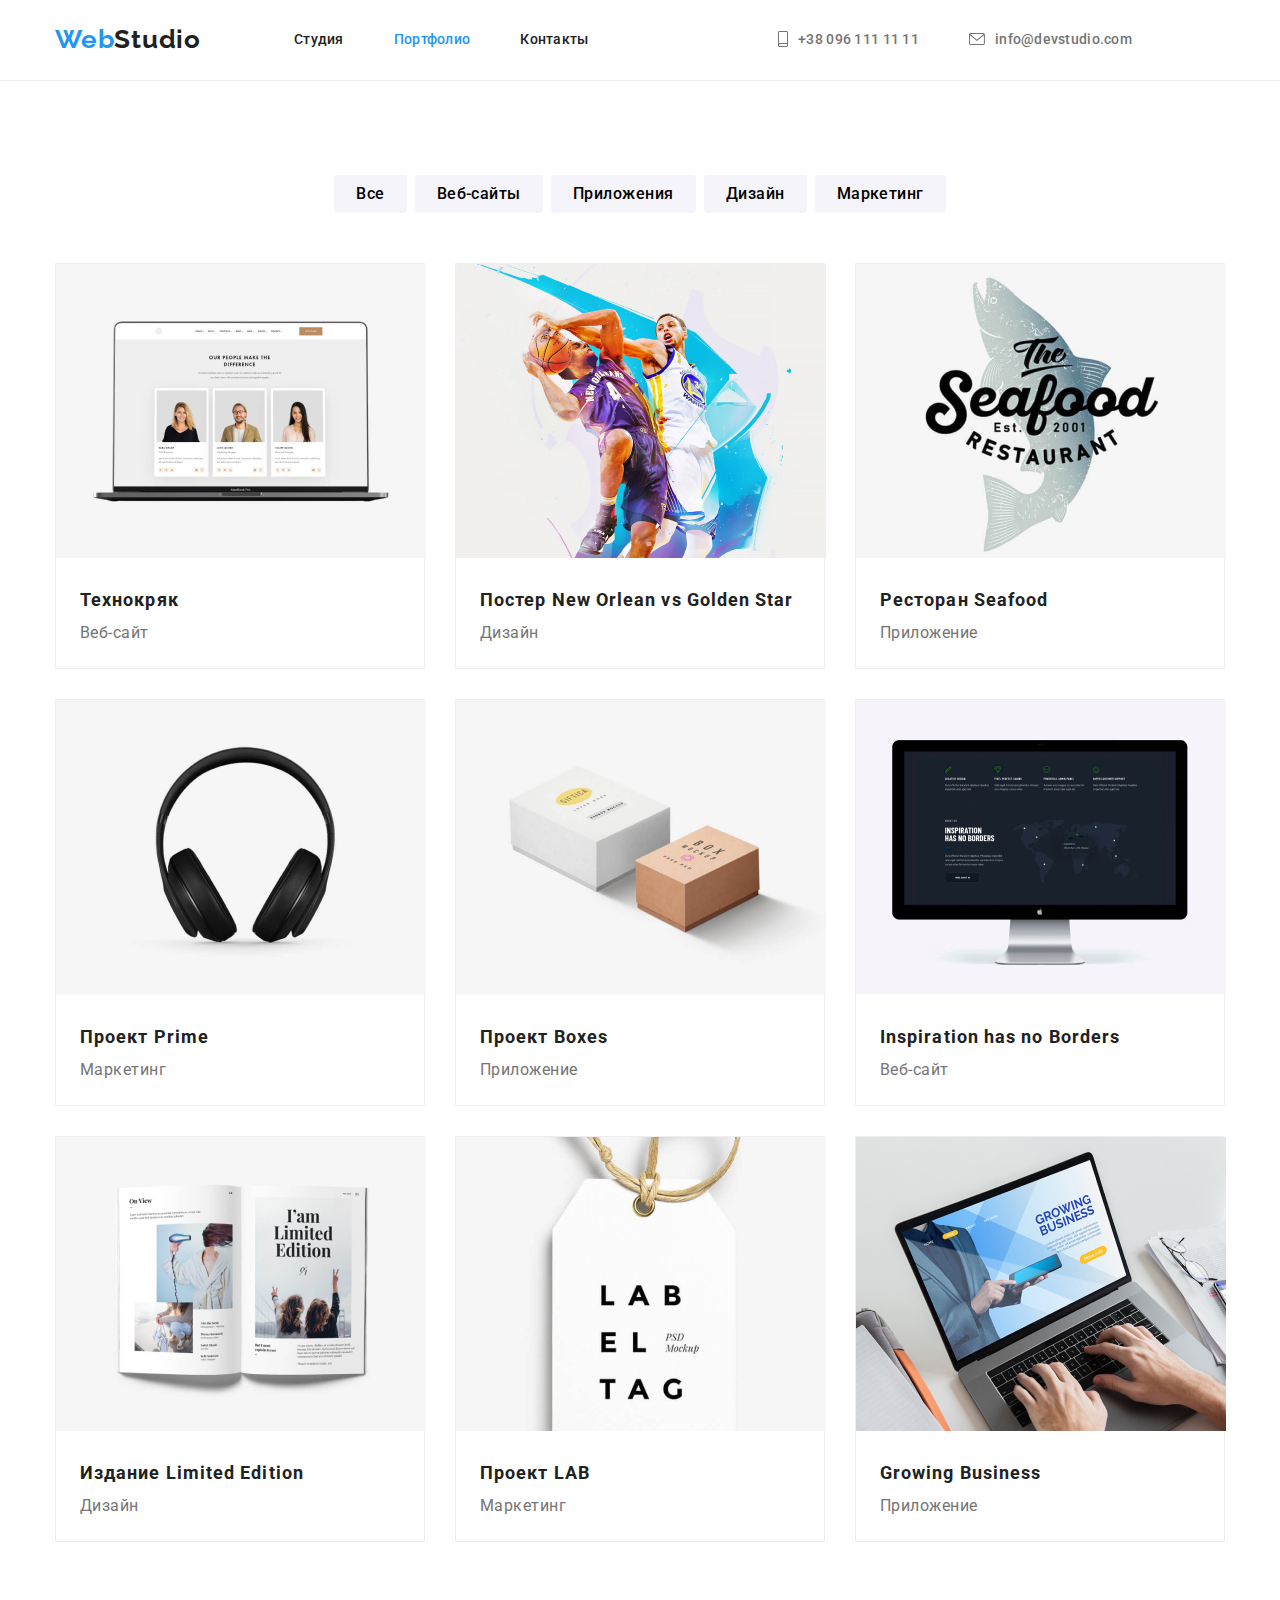
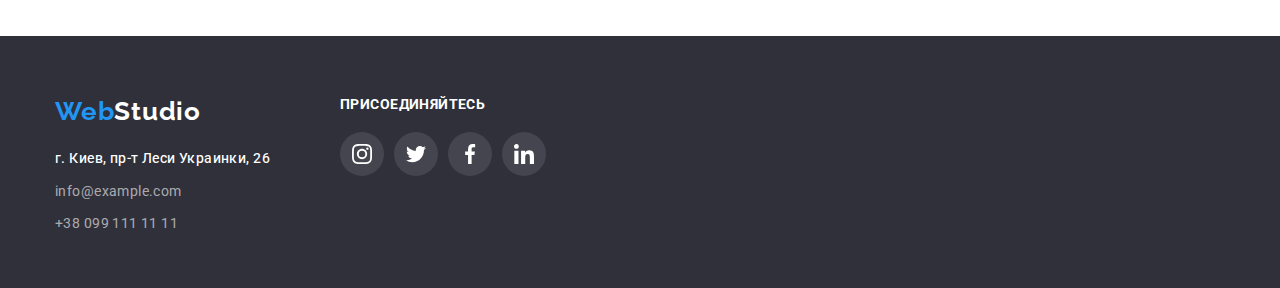
==== commit a6adf6e6: "new" ====
--- a/portfolio.html
+++ b/portfolio.html
@@ -159,28 +159,28 @@
                     <li>
                         <a class="f-size-icon" href="">
                             <svg class="f-icon">
-                                <use href="./icon.svg#icon-instagram"></use>
+                                <use href="./images/icons.svg#icon-instagram"></use>
                             </svg>
                         </a>
                     </li>
                     <li>
                         <a class="f-size-icon" href="">
                             <svg class="f-icon">
-                                <use href="./icon.svg#icon-twitter"></use>
+                                <use href="./images/icons.svg#icon-twitter"></use>
                             </svg>
                         </a>
                     </li>
                     <li>
                         <a class="f-size-icon" href="">
                             <svg class="f-icon">
-                                <use href="./icon.svg#icon-facebook"></use>
+                                <use href="./images/icons.svg#icon-facebook"></use>
                             </svg>
                         </a>
                     </li>
                     <li>
                         <a class="f-size-icon" href="">
                             <svg class="f-icon">
-                                <use href="./icon.svg#icon-in"></use>
+                                <use href="./images/icons.svg#icon-in"></use>
                             </svg>
                         </a>
                     </li>
